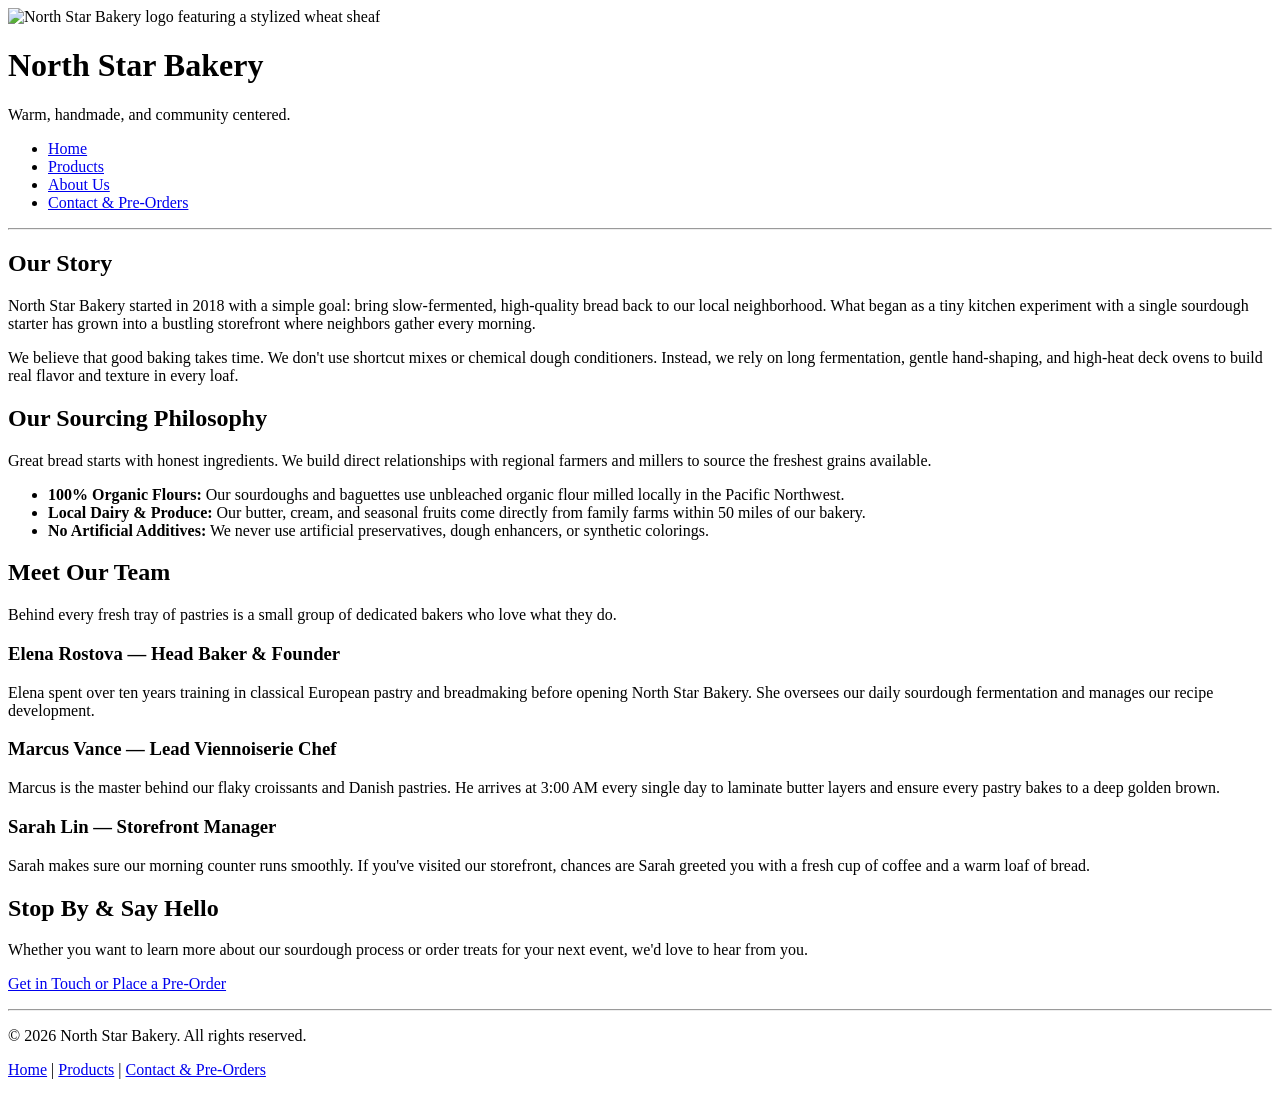
==== about.html @ 2d7e4606 "Add files via upload" ====
<!DOCTYPE html>
<html lang="en">
<head>
    <link rel="stylesheet" href="style.css">
    <meta charset="UTF-8">
    <meta name="viewport" content="width=device-width, initial-scale=1.0">
    <title>About Us - North Star Bakery</title>
</head>
<body>

    <!-- Header & Navigation -->
    <header>
        <img src="bakery-logo.png" alt="North Star Bakery logo featuring a stylized wheat sheaf" width="150">
        <h1>North Star Bakery</h1>
        <p>Warm, handmade, and community centered.</p>
        <nav>
            <ul>
                <li><a href="index.html">Home</a></li>
                <li><a href="products.html">Products</a></li>
                <li><a href="about.html">About Us</a></li>
                <li><a href="contact.html">Contact &amp; Pre-Orders</a></li>
            </ul>
        </nav>
    </header>

    <hr>

    <main>
        <!-- Story of the Bakery Section -->
        <section>
            <h2>Our Story</h2>
            <p>North Star Bakery started in 2018 with a simple goal: bring slow-fermented, high-quality bread back to our local neighborhood. What began as a tiny kitchen experiment with a single sourdough starter has grown into a bustling storefront where neighbors gather every morning.</p>
            <p>We believe that good baking takes time. We don't use shortcut mixes or chemical dough conditioners. Instead, we rely on long fermentation, gentle hand-shaping, and high-heat deck ovens to build real flavor and texture in every loaf.</p>
        </section>

        <!-- Sourcing Philosophy Section -->
        <section>
            <h2>Our Sourcing Philosophy</h2>
            <p>Great bread starts with honest ingredients. We build direct relationships with regional farmers and millers to source the freshest grains available.</p>
            <ul>
                <li><strong>100% Organic Flours:</strong> Our sourdoughs and baguettes use unbleached organic flour milled locally in the Pacific Northwest.</li>
                <li><strong>Local Dairy &amp; Produce:</strong> Our butter, cream, and seasonal fruits come directly from family farms within 50 miles of our bakery.</li>
                <li><strong>No Artificial Additives:</strong> We never use artificial preservatives, dough enhancers, or synthetic colorings.</li>
            </ul>
        </section>

        <!-- Staff Highlights Section -->
        <section>
            <h2>Meet Our Team</h2>
            <p>Behind every fresh tray of pastries is a small group of dedicated bakers who love what they do.</p>
            
            <article>
                <h3>Elena Rostova — Head Baker &amp; Founder</h3>
                <p>Elena spent over ten years training in classical European pastry and breadmaking before opening North Star Bakery. She oversees our daily sourdough fermentation and manages our recipe development.</p>
            </article>

            <article>
                <h3>Marcus Vance — Lead Viennoiserie Chef</h3>
                <p>Marcus is the master behind our flaky croissants and Danish pastries. He arrives at 3:00 AM every single day to laminate butter layers and ensure every pastry bakes to a deep golden brown.</p>
            </article>

            <article>
                <h3>Sarah Lin — Storefront Manager</h3>
                <p>Sarah makes sure our morning counter runs smoothly. If you've visited our storefront, chances are Sarah greeted you with a fresh cup of coffee and a warm loaf of bread.</p>
            </article>
        </section>

        <!-- Call to Action -->
        <section>
            <h2>Stop By &amp; Say Hello</h2>
            <p>Whether you want to learn more about our sourdough process or order treats for your next event, we'd love to hear from you.</p>
            <p><a href="contact.html">Get in Touch or Place a Pre-Order</a></p>
        </section>
    </main>

    <hr>

    <!-- Footer -->
    <footer>
        <p>&copy; 2026 North Star Bakery. All rights reserved.</p>
        <p><a href="index.html">Home</a> | <a href="products.html">Products</a> | <a href="contact.html">Contact &amp; Pre-Orders</a></p>
    </footer>

</body>
</html>
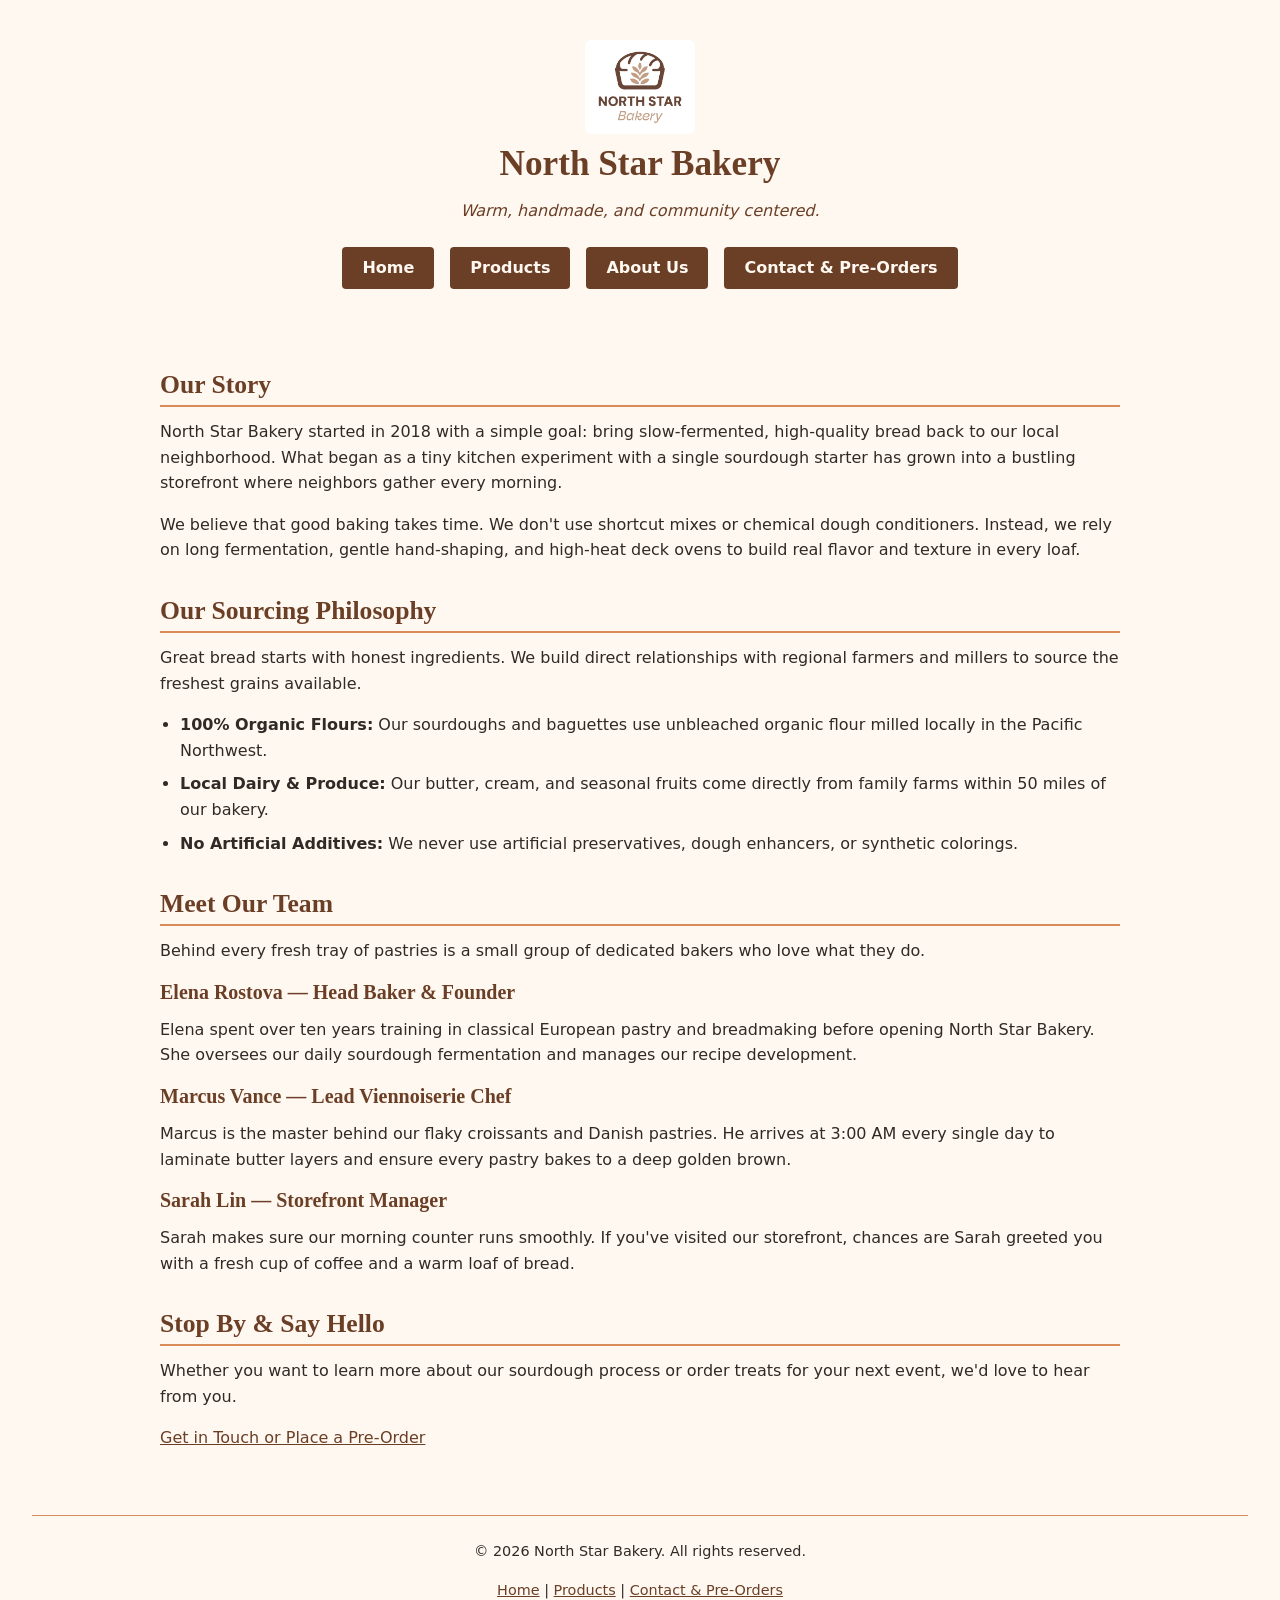
==== commit ea891769: "Update about.html" ====
--- a/about.html
+++ b/about.html
@@ -1,6 +1,7 @@
 <!DOCTYPE html>
 <html lang="en">
 <head>
+    <script src="script.js" defer></script>
     <link rel="stylesheet" href="style.css">
     <meta charset="UTF-8">
     <meta name="viewport" content="width=device-width, initial-scale=1.0">
--- a/style.css
+++ b/style.css
@@ -0,0 +1,285 @@
+/* ==========================================================================
+   North Star Bakery - Master Stylesheet
+   Client Website: Touchstone 3 (Visual Design & Responsive Layout)
+   ========================================================================== */
+
+/* --------------------------------------------------------------------------
+   1. Design System Tokens & Variables
+   -------------------------------------------------------------------------- */
+:root {
+  /* Color Palette (Strictly 4 Colors) */
+  --color-cream: #FFF8F0;    /* Background primary */
+  --color-brown: #6B3E26;    /* Primary brand & headings */
+  --color-peach: #D88C5A;    /* Accent & interactive hover states */
+  --color-charcoal: #2F2A26; /* Body text & high contrast elements */
+
+  /* Typography System (Strictly 2 Font Families) */
+  --font-heading: 'Georgia', serif;
+  --font-body: 'Open Sans', system-ui, -apple-system, sans-serif;
+}
+
+/* --------------------------------------------------------------------------
+   2. Base & Reset Styles
+   -------------------------------------------------------------------------- */
+* {
+  box-sizing: border-box;
+  margin: 0;
+  padding: 0;
+}
+
+body {
+  background-color: var(--color-cream);
+  color: var(--color-charcoal);
+  font-family: var(--font-body);
+  font-size: 1rem;
+  line-height: 1.6;
+  padding: 0 1rem;
+}
+
+/* Typography Hierarchy */
+h1, h2, h3 {
+  font-family: var(--font-heading);
+  color: var(--color-brown);
+  line-height: 1.25;
+  margin-bottom: 0.75rem;
+}
+
+h1 {
+  font-size: 2.2rem;
+  text-align: center;
+}
+
+h2 {
+  font-size: 1.6rem;
+  margin-top: 1.5rem;
+  border-bottom: 2px solid var(--color-peach);
+  padding-bottom: 0.25rem;
+}
+
+h3 {
+  font-size: 1.25rem;
+  margin-top: 1rem;
+}
+
+p {
+  margin-bottom: 1rem;
+}
+
+a {
+  color: var(--color-brown);
+  text-decoration: underline;
+}
+
+a:hover, a:focus {
+  color: var(--color-peach);
+}
+
+hr {
+  display: none; /* Replaced default hr with modern CSS spacing */
+}
+
+/* Media Elements */
+img, video {
+  max-width: 100%;
+  height: auto;
+  border-radius: 6px;
+  display: block;
+  margin: 1rem 0;
+}
+
+/* --------------------------------------------------------------------------
+   3. Header & Navigation (Mobile-First Layout)
+   -------------------------------------------------------------------------- */
+header {
+  display: flex;
+  flex-direction: column;
+  align-items: center;
+  padding: 1.5rem 0 1rem 0;
+  text-align: center;
+}
+
+header img {
+  width: 110px;
+  margin-bottom: 0.5rem;
+}
+
+header p {
+  font-style: italic;
+  color: var(--color-brown);
+  margin-bottom: 1rem;
+}
+
+/* Navigation List */
+nav {
+  width: 100%;
+  margin-top: 0.5rem;
+}
+
+nav ul {
+  display: flex;
+  flex-direction: column;
+  list-style: none;
+  gap: 0.5rem;
+  padding: 0;
+}
+
+nav li a {
+  display: block;
+  background-color: var(--color-brown);
+  color: var(--color-cream);
+  text-decoration: none;
+  padding: 0.65rem 1rem;
+  border-radius: 4px;
+  font-weight: bold;
+  text-align: center;
+  transition: background-color 0.2s ease;
+}
+
+nav li a:hover, nav li a:focus {
+  background-color: var(--color-peach);
+  color: var(--color-cream);
+}
+
+/* --------------------------------------------------------------------------
+   4. Main Content & Sections
+   -------------------------------------------------------------------------- */
+main {
+  max-width: 960px;
+  margin: 0 auto;
+  padding: 1rem 0 2rem 0;
+}
+
+section {
+  margin-bottom: 2rem;
+}
+
+/* Lists Styling */
+ul {
+  margin-left: 1.25rem;
+  margin-bottom: 1rem;
+}
+
+li {
+  margin-bottom: 0.5rem;
+}
+
+/* Figure & Caption */
+figure {
+  background-color: #f3e8dc;
+  padding: 1rem;
+  border-left: 4px solid var(--color-peach);
+  border-radius: 4px;
+  margin: 1rem 0;
+}
+
+figcaption {
+  font-size: 0.95rem;
+  margin-top: 0.5rem;
+}
+
+/* --------------------------------------------------------------------------
+   5. Form Styling (contact.html)
+   -------------------------------------------------------------------------- */
+form {
+  background-color: #fdf3e7;
+  padding: 1.25rem;
+  border-radius: 8px;
+  border: 1px solid #ebd0be;
+}
+
+fieldset {
+  border: 1px solid var(--color-peach);
+  border-radius: 6px;
+  padding: 1rem;
+  margin-bottom: 1.25rem;
+}
+
+legend {
+  font-family: var(--font-heading);
+  font-weight: bold;
+  color: var(--color-brown);
+  padding: 0 0.5rem;
+}
+
+label {
+  font-weight: 600;
+  display: inline-block;
+  margin-bottom: 0.25rem;
+  color: var(--color-charcoal);
+}
+
+input[type="text"],
+input[type="email"],
+input[type="date"],
+select,
+textarea {
+  width: 100%;
+  padding: 0.65rem;
+  border: 1px solid #ccc;
+  border-radius: 4px;
+  font-family: var(--font-body);
+  font-size: 0.95rem;
+  background-color: #ffffff;
+}
+
+input:focus, select:focus, textarea:focus {
+  outline: 2px solid var(--color-peach);
+  border-color: transparent;
+}
+
+button[type="submit"] {
+  background-color: var(--color-brown);
+  color: var(--color-cream);
+  font-size: 1.05rem;
+  font-weight: bold;
+  border: none;
+  padding: 0.75rem 1.75rem;
+  border-radius: 4px;
+  cursor: pointer;
+  transition: background-color 0.2s ease;
+  width: 100%;
+}
+
+button[type="submit"]:hover {
+  background-color: var(--color-peach);
+}
+
+/* --------------------------------------------------------------------------
+   6. Footer
+   -------------------------------------------------------------------------- */
+footer {
+  text-align: center;
+  padding: 1.5rem 0;
+  border-top: 1px solid var(--color-peach);
+  font-size: 0.9rem;
+  color: var(--color-charcoal);
+}
+
+footer a {
+  color: var(--color-brown);
+}
+
+/* --------------------------------------------------------------------------
+   7. Responsive Design (Media Queries for Tablet & Desktop)
+   -------------------------------------------------------------------------- */
+@media (min-width: 768px) {
+  body {
+    padding: 0 2rem;
+  }
+
+  /* Navigation Layout Change */
+  nav ul {
+    flex-direction: row;
+    justify-content: center;
+    gap: 1rem;
+  }
+
+  nav li a {
+    padding: 0.5rem 1.25rem;
+  }
+
+  /* Form Adjustments */
+  button[type="submit"] {
+    width: auto;
+  }
+}
